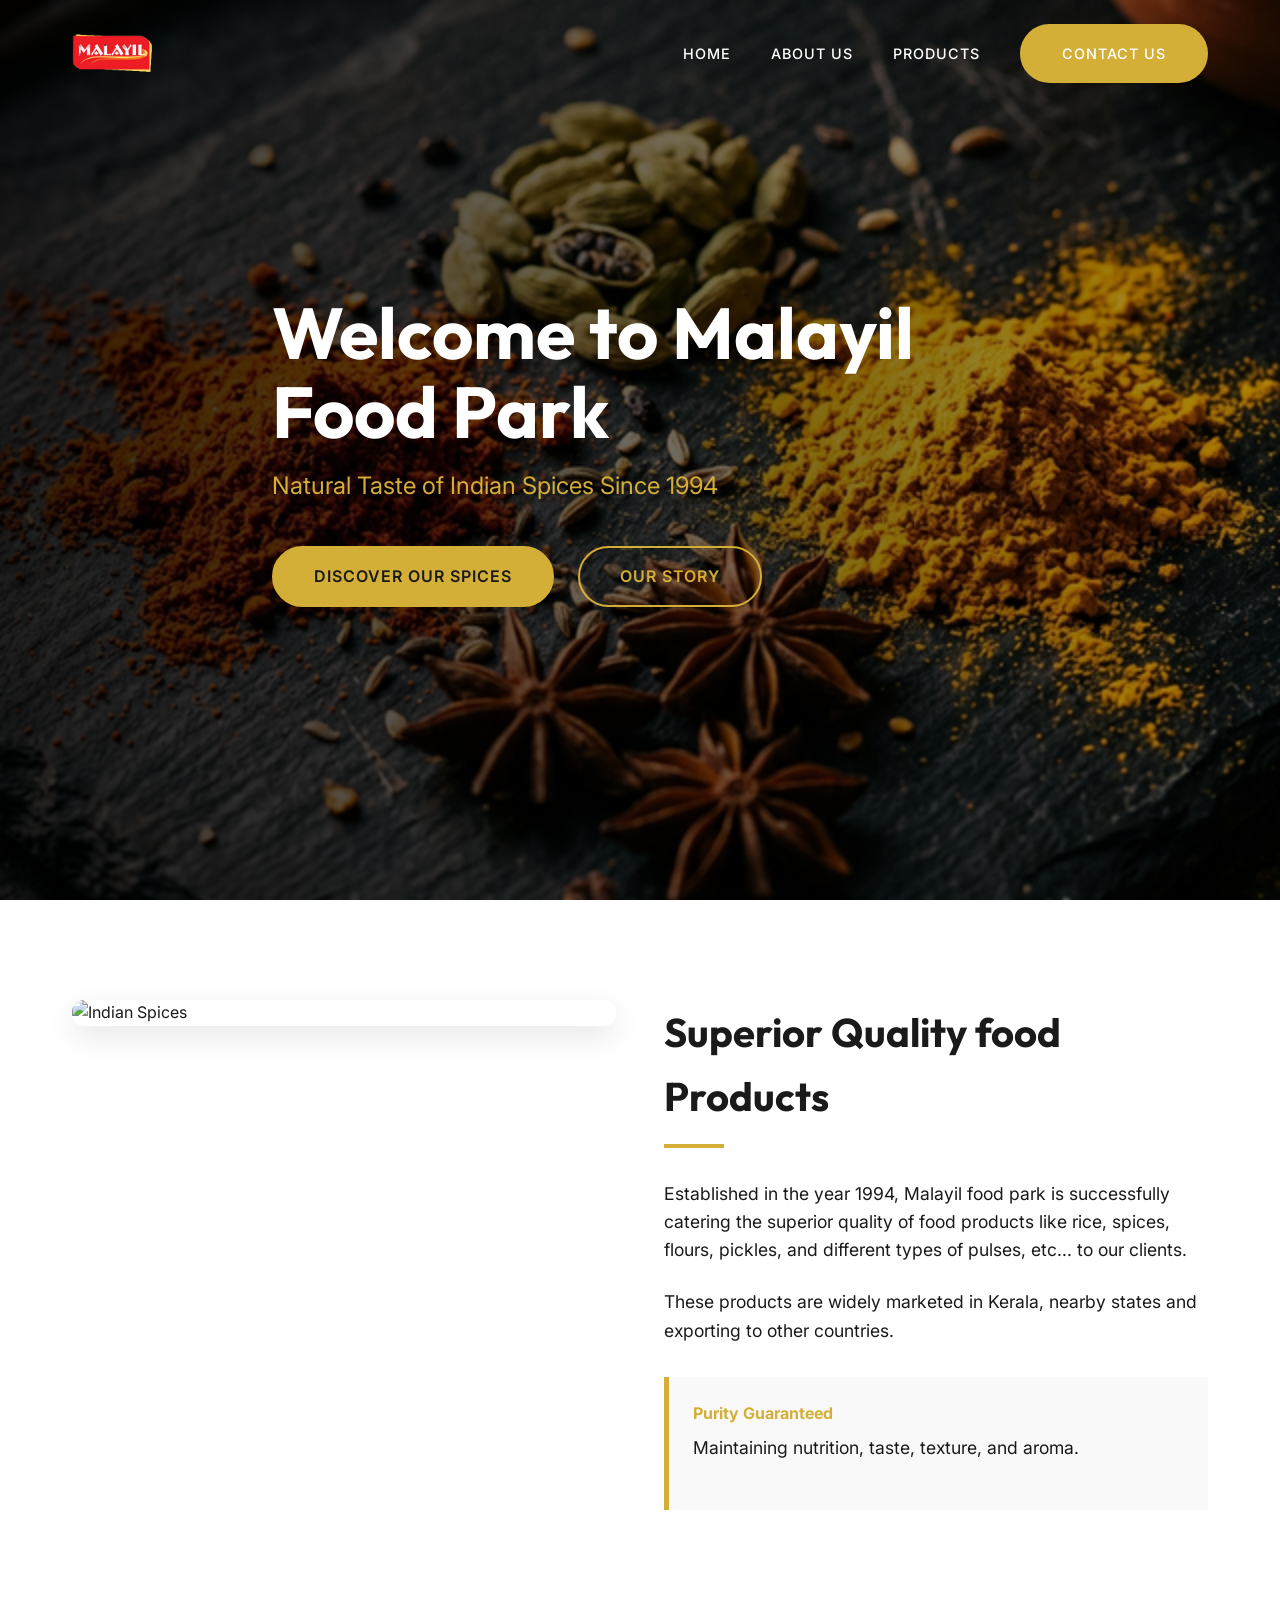
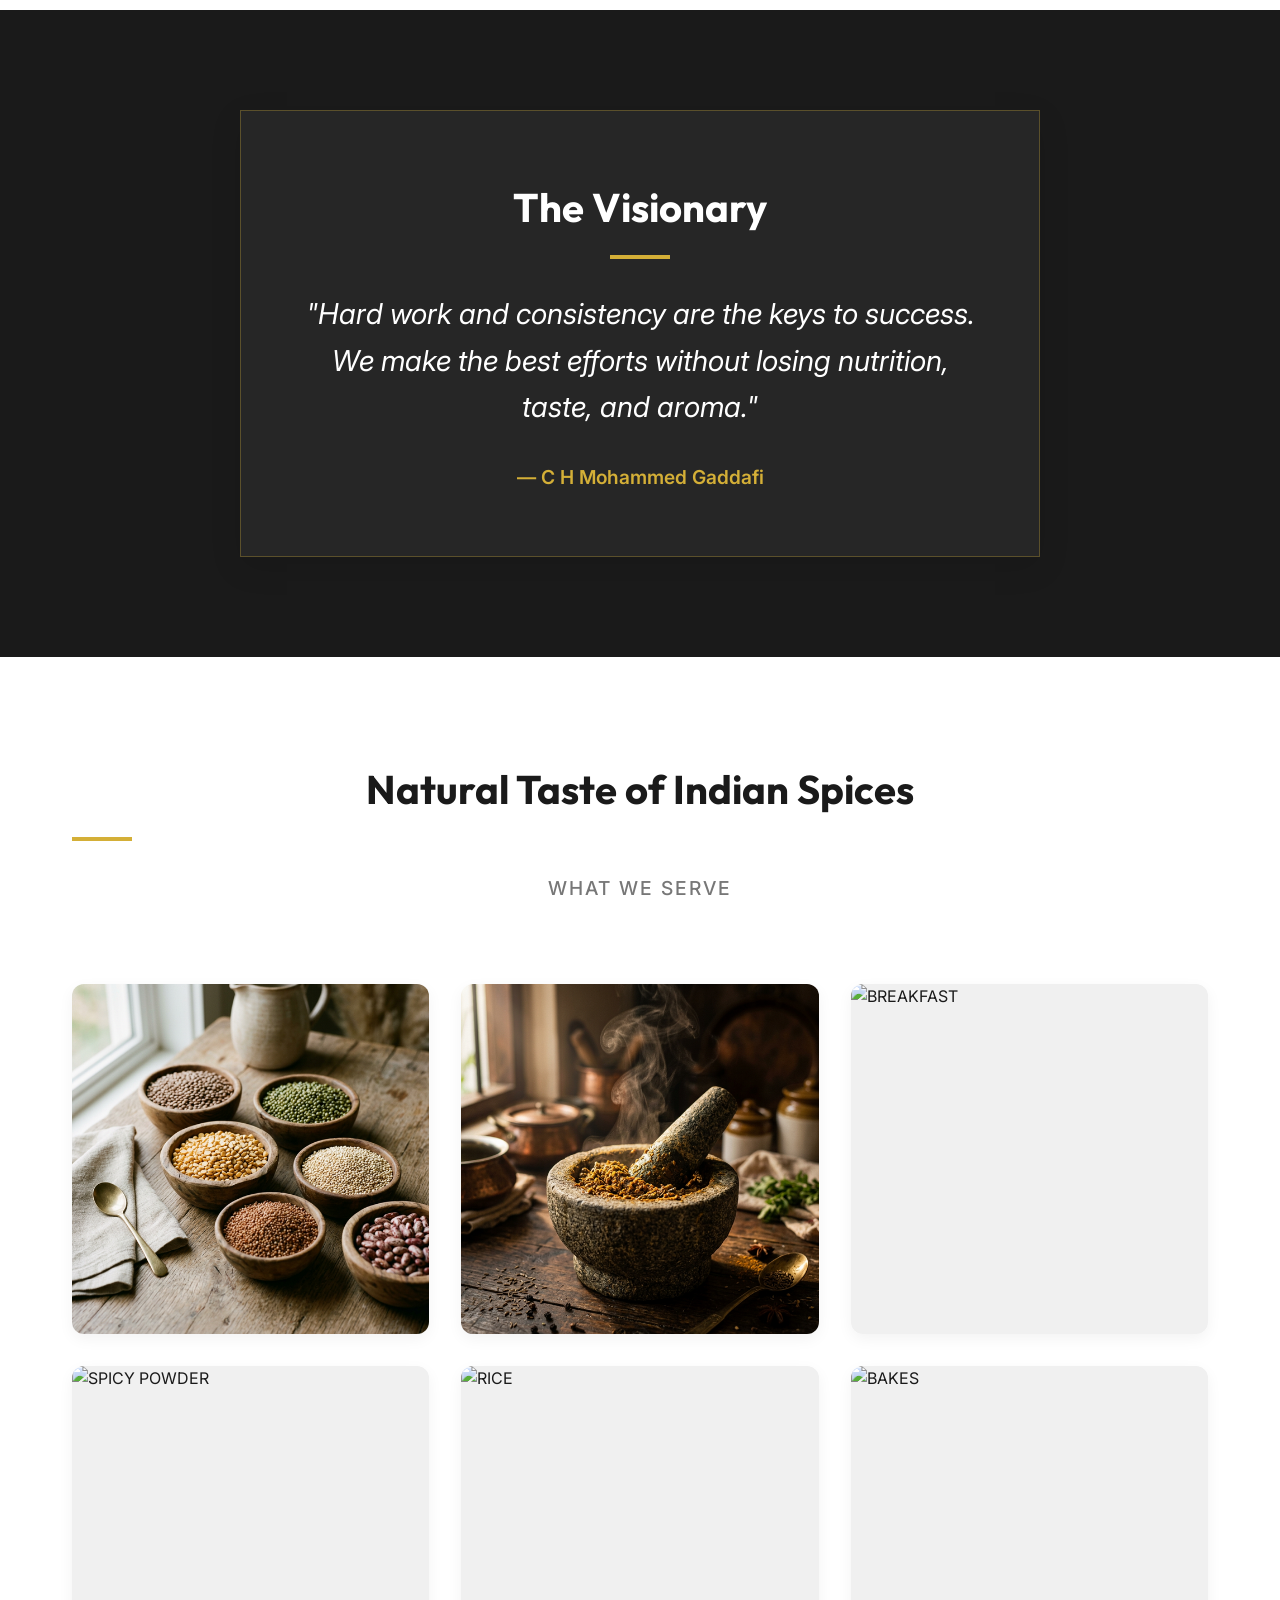
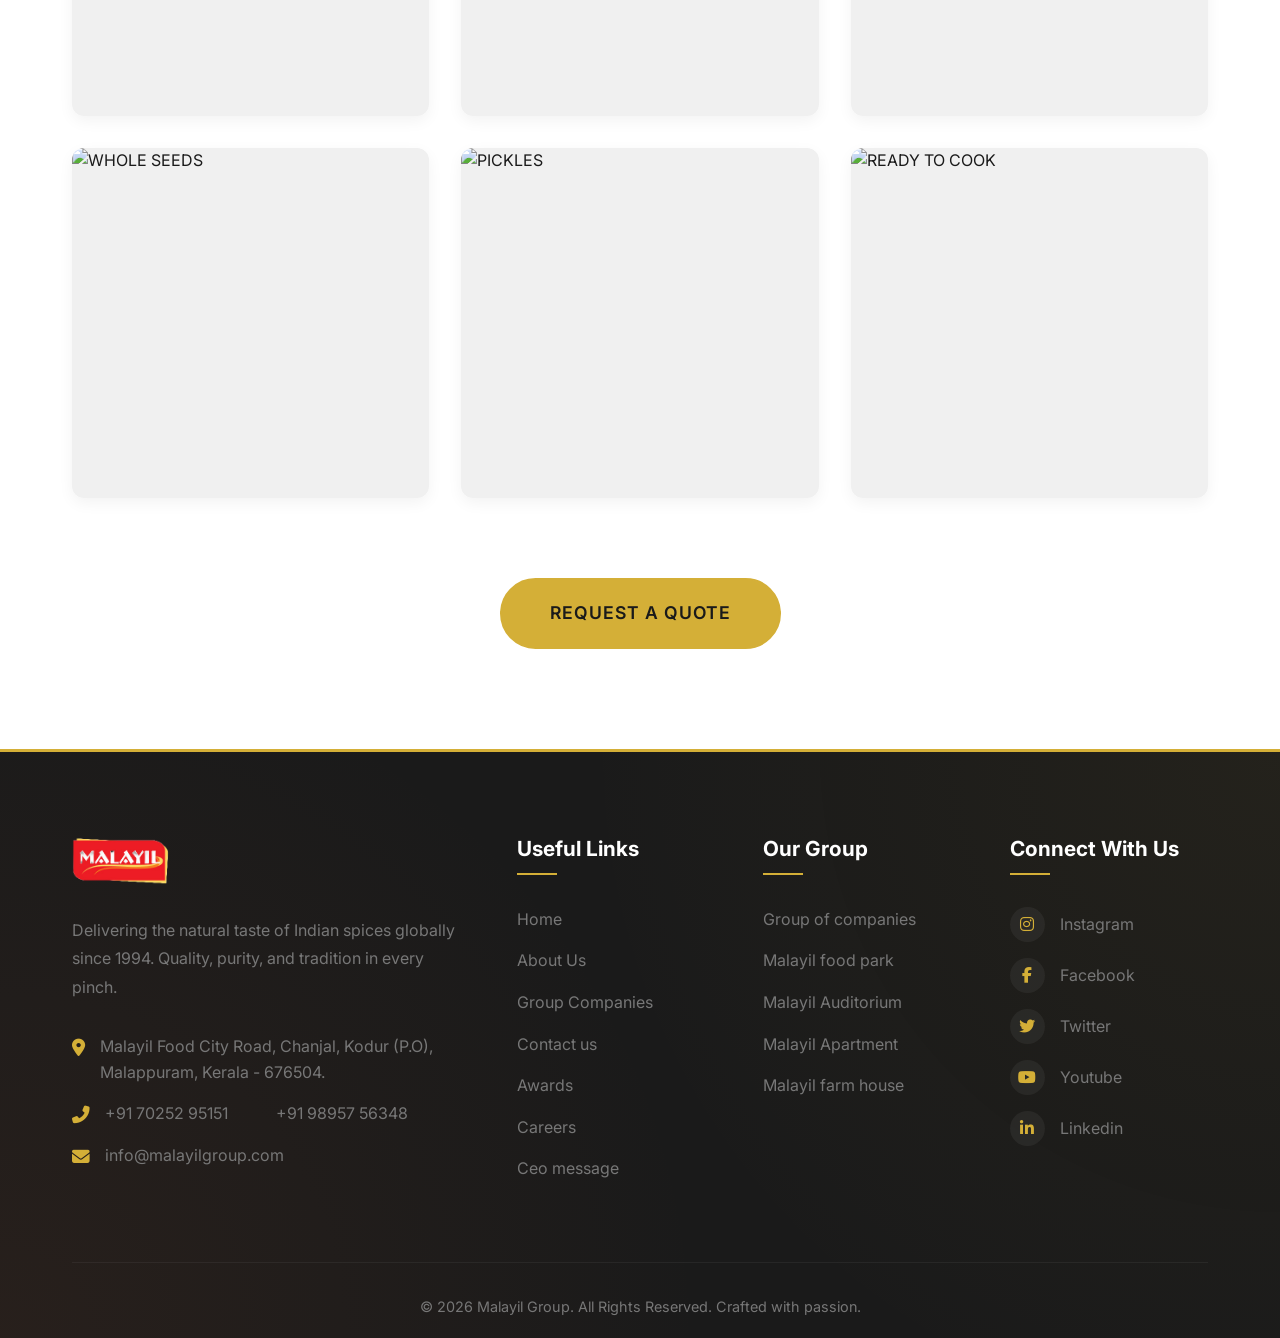
==== index.html @ 69061af8 "Initial commit of Malayil Food Park website" ====
<!DOCTYPE html>
<html lang="en">

<head>
    <meta charset="UTF-8">
    <meta name="viewport" content="width=device-width, initial-scale=1.0">
    <title>Malayil Food Park | Natural Taste of Indian Spices</title>
    <meta name="description"
        content="Established in 1994, Malayil Food Park offers superior quality rice, spices, flours, pickles, and pulses. Purity and nutrition delivered globally.">
    <link rel="stylesheet" href="index.css">
    <link rel="preconnect" href="https://fonts.googleapis.com">
    <link rel="preconnect" href="https://fonts.gstatic.com" crossorigin>
    <link
        href="https://fonts.googleapis.com/css2?family=Inter:ital,opsz,wght@0,14..32,100..900;1,14..32,100..900&family=Outfit:wght@100..900&display=swap"
        rel="stylesheet">
    <link rel="stylesheet" href="https://cdnjs.cloudflare.com/ajax/libs/font-awesome/6.4.0/css/all.min.css">
    <script src="https://unpkg.com/scrollreveal"></script>
</head>

<body>
    <header class="header">
        <nav class="nav container">
            <a href="#home" class="logo">
                <img src="media/logo.jpg" alt="Malayil Logo" class="logo-img">
            </a>

            <div class="menu-toggle" id="mobile-menu">
                <span class="bar"></span>
                <span class="bar"></span>
                <span class="bar"></span>
            </div>

            <ul class="nav-links">
                <li><a href="#home">Home</a></li>
                <li><a href="about.html">About Us</a></li>
                <li><a href="products.html">Products</a></li>
                <li><a href="#contact" class="btn btn-primary nav-btn">Contact Us</a></li>
            </ul>
        </nav>
    </header>

    <main>
        <section id="home" class="hero">
            <div class="hero-overlay"></div>
            <div class="hero-content container">
                <h1 class="hero-title">Welcome to Malayil Food Park</h1>
                <p class="hero-subtitle">Natural Taste of Indian Spices Since 1994</p>
                <div class="hero-cta">
                    <a href="#products" class="btn btn-primary">Discover Our Spices</a>
                    <a href="#about" class="btn btn-outline">Our Story</a>
                </div>
            </div>
        </section>

        <section id="about" class="about section">
            <div class="container grid grid-2">
                <div class="about-image">
                    <img src="https://images.unsplash.com/photo-1596040033229-a9821ebd058d?auto=format&fit=crop&q=80&w=1000"
                        alt="Indian Spices" class="img-fluid rounded shadow" loading="lazy">
                </div>
                <div class="about-text">
                    <h2 class="section-title">Superior Quality food Products</h2>
                    <p>Established in the year 1994, Malayil food park is successfully catering the superior quality of
                        food products like rice, spices, flours, pickles, and different types of pulses, etc... to our
                        clients.</p>
                    <p>These products are widely marketed in Kerala, nearby states and exporting to other countries.</p>
                    <div class="nutrition-badge">
                        <span>Purity Guaranteed</span>
                        <p>Maintaining nutrition, taste, texture, and aroma.</p>
                    </div>
                </div>
            </div>
        </section>

        <section class="founder section">
            <div class="container text-center">
                <div class="founder-card shadow">
                    <h2 class="section-title">The Visionary</h2>
                    <blockquote class="founder-quote">
                        "Hard work and consistency are the keys to success. We make the best efforts without losing
                        nutrition, taste, and aroma."
                    </blockquote>
                    <p class="founder-name">— C H Mohammed Gaddafi</p>
                </div>
            </div>
        </section>

        <section id="products" class="products section">
            <div class="container">
                <h2 class="section-title text-center">Natural Taste of Indian Spices</h2>
                <p class="section-subtitle text-center">What We Serve</p>
                <div class="product-grid">
                    <a href="pulses_millets.html" class="product-card" style="display: block;">
                        <div class="product-image"><img src="media/pulses.png" alt="PULSES & MILLETS" loading="lazy">
                        </div>
                        <div class="product-info">
                            <h3>PULSES & MILLETS</h3>
                        </div>
                    </a>
                    <div class="product-card" data-category="spicy-masala">
                        <a href="products.html?category=spicy-masala" class="product-link">
                            <div class="product-img"><img src="media/masala.png" alt="Spices & Masala" loading="lazy">
                            </div>
                            <div class="product-info">
                                <h3>Spices & Masala</h3>
                                <p>Authentic Kerala masalas</p>
                                <span class="explore-btn">See Varieties <i class="fas fa-arrow-right"></i></span>
                            </div>
                        </a>
                    </div>
                    <a href="products.html?category=breakfast" class="product-card" style="display: block;">
                        <div class="product-image"><img
                                src="https://images.unsplash.com/photo-1589302168068-964664d93dc0?auto=format&fit=crop&q=80&w=500"
                                alt="BREAKFAST" loading="lazy"></div>
                        <div class="product-info">
                            <h3>BREAKFAST</h3>
                        </div>
                    </a>
                    <a href="products.html?category=spicy-powder" class="product-card" style="display: block;">
                        <div class="product-image"><img
                                src="https://images.unsplash.com/photo-1532336414038-cf19250c5757?auto=format&fit=crop&q=80&w=500"
                                alt="SPICY POWDER" loading="lazy"></div>
                        <div class="product-info">
                            <h3>SPICY POWDER</h3>
                        </div>
                    </a>
                    <a href="products.html?category=rice" class="product-card" style="display: block;">
                        <div class="product-image"><img
                                src="https://images.unsplash.com/photo-1586201375761-83865001e31c?auto=format&fit=crop&q=80&w=500"
                                alt="RICE" loading="lazy"></div>
                        <div class="product-info">
                            <h3>RICE</h3>
                        </div>
                    </a>
                    <a href="products.html?category=bakes" class="product-card" style="display: block;">
                        <div class="product-image"><img
                                src="https://images.unsplash.com/photo-1509365465985-25d11c17e812?auto=format&fit=crop&q=80&w=500"
                                alt="BAKES" loading="lazy"></div>
                        <div class="product-info">
                            <h3>BAKES</h3>
                        </div>
                    </a>
                    <a href="products.html?category=whole-seeds" class="product-card" style="display: block;">
                        <div class="product-image"><img
                                src="https://images.unsplash.com/photo-1509358271058-acd22cc93898?auto=format&fit=crop&q=80&w=500"
                                alt="WHOLE SEEDS" loading="lazy"></div>
                        <div class="product-info">
                            <h3>WHOLE SEEDS</h3>
                        </div>
                    </a>
                    <a href="products.html?category=pickles" class="product-card" style="display: block;">
                        <div class="product-image"><img
                                src="https://images.unsplash.com/photo-1615485499978-1279c3d6302f?auto=format&fit=crop&q=80&w=500"
                                alt="PICKLES" loading="lazy"></div>
                        <div class="product-info">
                            <h3>PICKLES</h3>
                        </div>
                    </a>
                    <a href="products.html?category=ready-to-cook" class="product-card" style="display: block;">
                        <div class="product-image"><img
                                src="https://images.unsplash.com/photo-1547592166-23ac45744acd?auto=format&fit=crop&q=80&w=500"
                                alt="READY TO COOK" loading="lazy"></div>
                        <div class="product-info">
                            <h3>READY TO COOK</h3>
                        </div>
                    </a>
                </div>
                <div class="text-center mt-3 cta-section">
                    <a href="#contact" class="btn btn-primary btn-large">Request a Quote</a>
                </div>
            </div>
        </section>
    </main>

    <footer class="footer">
        <div class="footer-spicy-overlay"></div>
        <div class="container relative z-10">
            <div class="footer-grid">
                <!-- Company Info -->
                <div class="footer-col">
                    <img src="media/logo.jpg" alt="Malayil Logo" class="footer-logo">
                    <p class="footer-desc">Delivering the natural taste of Indian spices globally since 1994. Quality,
                        purity, and tradition in every pinch.</p>
                    <div class="contact-info mt-top">
                        <p><i class="fas fa-map-marker-alt"></i> Malayil Food City Road, Chanjal, Kodur (P.O),
                            Malappuram, Kerala - 676504.</p>
                        <p><i class="fas fa-phone-alt"></i> +91 70252 95151 <br> <i
                                class="fas fa-phone-alt invisible"></i> +91 98957 56348</p>
                        <p><i class="fas fa-envelope"></i> info@malayilgroup.com</p>
                    </div>
                </div>

                <!-- Useful Links -->
                <div class="footer-col">
                    <h4 class="footer-heading">Useful Links</h4>
                    <ul class="footer-links">
                        <li><a href="#home">Home</a></li>
                        <li><a href="#about">About Us</a></li>
                        <li><a href="#">Group Companies</a></li>
                        <li><a href="#contact">Contact us</a></li>
                        <li><a href="#">Awards</a></li>
                        <li><a href="#">Careers</a></li>
                        <li><a href="#">Ceo message</a></li>
                    </ul>
                </div>

                <!-- Group Entities -->
                <div class="footer-col">
                    <h4 class="footer-heading">Our Group</h4>
                    <ul class="footer-links">
                        <li><a href="#">Group of companies</a></li>
                        <li><a href="#">Malayil food park</a></li>
                        <li><a href="#">Malayil Auditorium</a></li>
                        <li><a href="#">Malayil Apartment</a></li>
                        <li><a href="#">Malayil farm house</a></li>
                    </ul>
                </div>

                <!-- Social & Newsletter -->
                <div class="footer-col">
                    <h4 class="footer-heading">Connect With Us</h4>
                    <div class="social-links">
                        <a href="#" aria-label="Instagram"><i class="fab fa-instagram"></i> Instagram</a>
                        <a href="#" aria-label="Facebook"><i class="fab fa-facebook-f"></i> Facebook</a>
                        <a href="#" aria-label="Twitter"><i class="fab fa-twitter"></i> Twitter</a>
                        <a href="#" aria-label="Youtube"><i class="fab fa-youtube"></i> Youtube</a>
                        <a href="#" aria-label="Linkedin"><i class="fab fa-linkedin-in"></i> Linkedin</a>
                    </div>
                </div>
            </div>

            <div class="footer-bottom text-center">
                <p>&copy; 2026 Malayil Group. All Rights Reserved. Crafted with passion.</p>
            </div>
        </div>
    </footer>

    <script src="main.js"></script>
</body>

</html>
---- index.css ----
:root {
    --primary: #D4AF37;
    /* Gold */
    --secondary: #A0522D;
    /* Terracotta */
    --dark: #1A1A1A;
    --light: #F9F9F9;
    --white: #FFFFFF;
    --gray: #777777;
    --transition: all 0.3s ease;
    --container: 1200px;
}

* {
    margin: 0;
    padding: 0;
    box-sizing: border-box;
}

body {
    font-family: 'Inter', sans-serif;
    color: var(--dark);
    line-height: 1.6;
    background-color: var(--white);
    overflow-x: hidden;
}

h1,
h2,
h3,
.logo {
    font-family: 'Outfit', sans-serif;
    font-weight: 700;
}

a {
    text-decoration: none;
    color: inherit;
    transition: var(--transition);
}

ul {
    list-style: none;
}

img {
    max-width: 100%;
    display: block;
}

.container {
    max-width: var(--container);
    margin: 0 auto;
    padding: 0 2rem;
}

.section {
    padding: 100px 0;
}

.text-center {
    text-align: center;
}

.shadow {
    box-shadow: 0 10px 30px rgba(0, 0, 0, 0.1);
}

.rounded {
    border-radius: 12px;
}

.mt-3 {
    margin-top: 3rem;
}

/* Grid */
.grid {
    display: grid;
    gap: 3rem;
}

.grid-2 {
    grid-template-columns: repeat(2, 1fr);
}

@media (max-width: 768px) {
    .grid-2 {
        grid-template-columns: 1fr;
    }
}

/* Header */
.header {
    position: fixed;
    top: 0;
    left: 0;
    width: 100%;
    z-index: 1000;
    padding: 1.5rem 0;
    background: transparent;
    transition: var(--transition);
}

.header.scrolled {
    background: rgba(26, 26, 26, 0.95);
    padding: 1rem 0;
    backdrop-filter: blur(10px);
}

.nav {
    display: flex;
    justify-content: space-between;
    align-items: center;
}

.logo {
    display: flex;
    align-items: center;
}

.logo-img {
    height: 50px;
    width: auto;
    transition: var(--transition);
}

.logo-img:hover {
    transform: scale(1.05);
}

.nav-links {
    display: flex;
    gap: 2.5rem;
    align-items: center;
}

.nav-links a {
    color: var(--white);
    font-weight: 500;
    text-transform: uppercase;
    font-size: 0.9rem;
    letter-spacing: 1px;
}

.nav-links a:hover {
    color: var(--primary);
}

.nav-btn {
    padding: 0.6rem 1.5rem;
    font-size: 0.8rem;
    border-width: 1px;
}

/* Mobile Menu */
.menu-toggle {
    display: none;
    flex-direction: column;
    cursor: pointer;
    gap: 6px;
    z-index: 1001;
}

.menu-toggle .bar {
    width: 25px;
    height: 3px;
    background-color: var(--primary);
    transition: var(--transition);
}

/* Hero */
.hero {
    height: 100vh;
    background: url('media/hero_bg.png') center/cover no-repeat;
    display: flex;
    align-items: center;
    position: relative;
    color: var(--white);
}

.hero-overlay {
    position: absolute;
    top: 0;
    left: 0;
    width: 100%;
    height: 100%;
    background: linear-gradient(to right, rgba(0, 0, 0, 0.8), rgba(0, 0, 0, 0.3));
}

.hero-content {
    position: relative;
    z-index: 10;
    max-width: 800px;
}

.hero-title {
    font-size: 4.5rem;
    margin-bottom: 1rem;
    line-height: 1.1;
}

.hero-subtitle {
    font-size: 1.5rem;
    margin-bottom: 2.5rem;
    color: var(--primary);
}

/* Buttons */
.btn {
    display: inline-block;
    padding: 1rem 2.5rem;
    border-radius: 50px;
    font-weight: 600;
    text-transform: uppercase;
    letter-spacing: 1px;
    cursor: pointer;
}

.btn-primary {
    background: var(--primary);
    color: var(--dark);
    border: 2px solid var(--primary);
}

.btn-primary:hover {
    background: transparent;
    color: var(--primary);
}

.btn-outline {
    border: 2px solid var(--primary);
    color: var(--primary);
}

.btn-outline:hover {
    background: var(--primary);
    color: var(--dark);
}

.btn-large {
    padding: 1.2rem 3rem;
    font-size: 1.1rem;
}

.hero-cta {
    display: flex;
    gap: 1.5rem;
    flex-wrap: wrap;
}

/* Sections */
.section-title {
    font-size: 2.5rem;
    margin-bottom: 2rem;
    position: relative;
}

.section-title::after {
    content: '';
    display: block;
    width: 60px;
    height: 4px;
    background: var(--primary);
    margin: 1rem 0;
}

.text-center .section-title::after {
    margin: 1rem auto;
}

.section-subtitle {
    font-size: 1.2rem;
    color: var(--gray);
    margin-bottom: 3rem;
    text-transform: uppercase;
    letter-spacing: 2px;
    font-weight: 500;
}

.about-text p {
    margin-bottom: 1.5rem;
    font-size: 1.1rem;
}

.nutrition-badge {
    background: var(--light);
    border-left: 5px solid var(--primary);
    padding: 1.5rem;
    margin-top: 2rem;
}

.nutrition-badge span {
    font-weight: 700;
    color: var(--primary);
    display: block;
    margin-bottom: 0.5rem;
}

/* Founder */
.founder {
    background: var(--dark);
    color: var(--white);
}

.founder-card {
    max-width: 800px;
    margin: 0 auto;
    background: rgba(255, 255, 255, 0.05);
    padding: 4rem;
    border: 1px solid rgba(212, 175, 55, 0.3);
}

.founder-quote {
    font-size: 1.8rem;
    font-style: italic;
    margin-bottom: 2rem;
}

.founder-name {
    color: var(--primary);
    font-weight: 600;
    font-size: 1.2rem;
}

/* Products */
.product-grid {
    display: grid;
    grid-template-columns: repeat(auto-fit, minmax(280px, 1fr));
    gap: 2rem;
    padding: 2rem 0;
}

.product-card {
    background: var(--white);
    border-radius: 12px;
    overflow: hidden;
    position: relative;
    border: none;
    transition: all 0.5s cubic-bezier(0.4, 0, 0.2, 1);
    height: 350px;
    cursor: pointer;
    box-shadow: 0 5px 15px rgba(0, 0, 0, 0.05);
}

.product-card:hover {
    transform: scale(1.05);
    box-shadow: 0 30px 60px rgba(0, 0, 0, 0.3);
    z-index: 100;
}

.product-image {
    width: 100%;
    height: 100%;
    background: #f0f0f0;
    overflow: hidden;
}

.product-image img {
    width: 100%;
    height: 100%;
    object-fit: cover;
    transition: transform 0.6s ease;
}

.product-card:hover .product-image img {
    transform: scale(1.15);
}

.product-info {
    position: absolute;
    top: 0;
    left: 0;
    width: 100%;
    height: 100%;
    background: rgba(26, 26, 26, 0.85);
    backdrop-filter: blur(8px);
    display: flex;
    flex-direction: column;
    align-items: center;
    justify-content: center;
    padding: 2rem;
    text-align: center;
    opacity: 0;
    transition: all 0.4s ease;
    z-index: 10;
}

.product-card:hover .product-info {
    opacity: 1;
}

.product-info h3 {
    font-size: 1.6rem;
    color: var(--primary);
    text-transform: uppercase;
    transform: translateY(30px);
    transition: transform 0.5s ease;
    letter-spacing: 2px;
    margin: 0;
}

.product-card:hover .product-info h3 {
    transform: translateY(0);
}

/* Footer */
.footer {
    background: var(--dark);
    color: var(--gray);
    position: relative;
    padding: 80px 0 20px;
    border-top: 3px solid var(--primary);
    overflow: hidden;
}

.footer-spicy-overlay {
    position: absolute;
    top: 0;
    left: 0;
    width: 100%;
    height: 100%;
    background: radial-gradient(circle at top right, rgba(212, 175, 55, 0.05), transparent 50%),
        radial-gradient(circle at bottom left, rgba(160, 82, 45, 0.1), transparent 50%);
    pointer-events: none;
}

.relative {
    position: relative;
}

.z-10 {
    z-index: 10;
}

.footer-grid {
    display: grid;
    grid-template-columns: 2fr 1fr 1fr 1fr;
    gap: 3rem;
    margin-bottom: 4rem;
}

.footer-logo {
    height: 60px;
    border-radius: 8px;
    margin-bottom: 1.5rem;
}

.footer-desc {
    margin-bottom: 2rem;
    line-height: 1.8;
}

.contact-info p {
    display: flex;
    align-items: flex-start;
    gap: 15px;
    margin-bottom: 1rem;
    line-height: 1.6;
}

.contact-info i {
    color: var(--primary);
    margin-top: 5px;
    font-size: 1.1rem;
}

.invisible {
    opacity: 0;
}

.footer-heading {
    color: var(--white);
    font-size: 1.3rem;
    margin-bottom: 2rem;
    position: relative;
    padding-bottom: 10px;
}

.footer-heading::after {
    content: '';
    position: absolute;
    left: 0;
    bottom: 0;
    width: 40px;
    height: 2px;
    background: var(--primary);
}

.footer-links li {
    margin-bottom: 1rem;
}

.footer-links a {
    color: var(--gray);
    transition: var(--transition);
    display: inline-block;
}

.footer-links a:hover {
    color: var(--primary);
    transform: translateX(5px);
}

.social-links {
    display: flex;
    flex-direction: column;
    gap: 1rem;
}

.social-links a {
    display: flex;
    align-items: center;
    gap: 15px;
    color: var(--gray);
}

.social-links i {
    display: inline-flex;
    align-items: center;
    justify-content: center;
    width: 35px;
    height: 35px;
    background: rgba(255, 255, 255, 0.05);
    border-radius: 50%;
    color: var(--primary);
    transition: var(--transition);
}

.social-links a:hover {
    color: var(--white);
}

.social-links a:hover i {
    background: var(--primary);
    color: var(--dark);
    transform: translateY(-3px);
}

.footer-bottom {
    padding-top: 2rem;
    border-top: 1px solid rgba(255, 255, 255, 0.05);
    font-size: 0.9rem;
}

@media (max-width: 768px) {
    .grid-2 {
        grid-template-columns: 1fr;
    }

    .hero-title {
        font-size: 2.5rem;
    }

    .hero-subtitle {
        font-size: 1.2rem;
    }

    .hero-cta {
        flex-direction: column;
        gap: 1rem;
    }

    .menu-toggle {
        display: flex;
    }

    .nav-links {
        position: fixed;
        top: 0;
        right: -100%;
        height: 100vh;
        width: 70%;
        background: rgba(26, 26, 26, 0.98);
        flex-direction: column;
        justify-content: center;
        transition: right 0.4s ease;
        padding: 2rem;
    }

    .nav-links.active {
        right: 0;
    }

    .menu-toggle.active .bar:nth-child(1) {
        transform: translateY(9px) rotate(45deg);
    }

    .menu-toggle.active .bar:nth-child(2) {
        opacity: 0;
    }

    .menu-toggle.active .bar:nth-child(3) {
        transform: translateY(-9px) rotate(-45deg);
    }

    .footer-grid {
        grid-template-columns: 1fr;
        gap: 2.5rem;
    }

    .page-layout {
        grid-template-columns: 1fr;
    }

    .sidebar {
        position: relative;
        top: 0;
        margin-bottom: 2rem;
    }
}

/* Pages Layouts */
.page-header {
    padding: 150px 0 60px;
    background: linear-gradient(rgba(26, 26, 26, 0.8), rgba(26, 26, 26, 0.8)), url('media/hero_bg.png') center/cover;
    color: var(--white);
    margin-bottom: 3rem;
}

.breadcrumbs {
    font-size: 0.95rem;
    color: var(--gray);
    margin-top: 1rem;
}

.breadcrumbs a {
    color: var(--primary);
    transition: var(--transition);
}

.breadcrumbs a:hover {
    color: var(--white);
}

.breadcrumbs span {
    color: var(--white);
}

.page-layout {
    display: grid;
    grid-template-columns: 280px 1fr;
    gap: 3rem;
    align-items: start;
}

.sidebar {
    background: var(--light);
    padding: 2rem;
    border-radius: 12px;
    position: sticky;
    top: 100px;
}

.sidebar-title {
    margin-bottom: 1.5rem;
    color: var(--dark);
    font-size: 1.3rem;
    text-transform: uppercase;
    position: relative;
    padding-bottom: 0.8rem;
}

.sidebar-title::after {
    content: '';
    position: absolute;
    left: 0;
    bottom: 0;
    width: 40px;
    height: 3px;
    background: var(--primary);
}

.category-list li {
    margin-bottom: 0.8rem;
    border-bottom: 1px solid rgba(0, 0, 0, 0.05);
    padding-bottom: 0.8rem;
}

.category-list li:last-child {
    border-bottom: none;
    margin-bottom: 0;
    padding-bottom: 0;
}

.category-list a {
    color: var(--gray);
    font-weight: 500;
    display: flex;
    justify-content: space-between;
    align-items: center;
    transition: var(--transition);
}

.category-list a::after {
    content: '\f105';
    font-family: 'Font Awesome 6 Free';
    font-weight: 900;
    font-size: 0.8rem;
    opacity: 0;
    transform: translateX(-10px);
    transition: var(--transition);
}

.category-list a:hover,
.category-list a.active {
    color: var(--primary);
    padding-left: 5px;
}

.category-list a:hover::after,
.category-list a.active::after {
    opacity: 1;
    transform: translateX(0);
}

.category-product-grid {
    display: grid;
    grid-template-columns: repeat(auto-fill, minmax(240px, 1fr));
    gap: 2rem;
}

.cat-prod-card {
    background: var(--white);
    border: 1px solid #eee;
    border-radius: 12px;
    overflow: hidden;
    transition: var(--transition);
    text-align: center;
}

.cat-prod-card:hover {
    transform: translateY(-8px);
    box-shadow: 0 15px 30px rgba(0, 0, 0, 0.1);
    border-color: var(--primary);
}

.cat-prod-img {
    height: 200px;
    overflow: hidden;
    background: #f8f8f8;
}

.cat-prod-img img {
    width: 100%;
    height: 100%;
    object-fit: cover;
    transition: transform 0.6s ease;
}

.cat-prod-card:hover .cat-prod-img img {
    transform: scale(1.1);
}

.cat-prod-details {
    padding: 1.5rem;
}

.cat-prod-details h4 {
    font-size: 1.1rem;
    color: var(--dark);
    margin-bottom: 0.8rem;
    text-transform: uppercase;
}

.cat-prod-details p {
    font-size: 0.9rem;
    color: var(--gray);
}

.cat-prod-details span {
    color: var(--primary);
    font-weight: 600;
    display: block;
    margin-top: 0.3rem;
    transition: var(--transition);
}

.cat-prod-card:hover .cat-prod-details span {
    color: #db00ff;
}

.product-availability {
    color: #db00ff;
    font-size: 0.9rem;
    margin-top: 0.5rem;
    font-weight: 500;
}
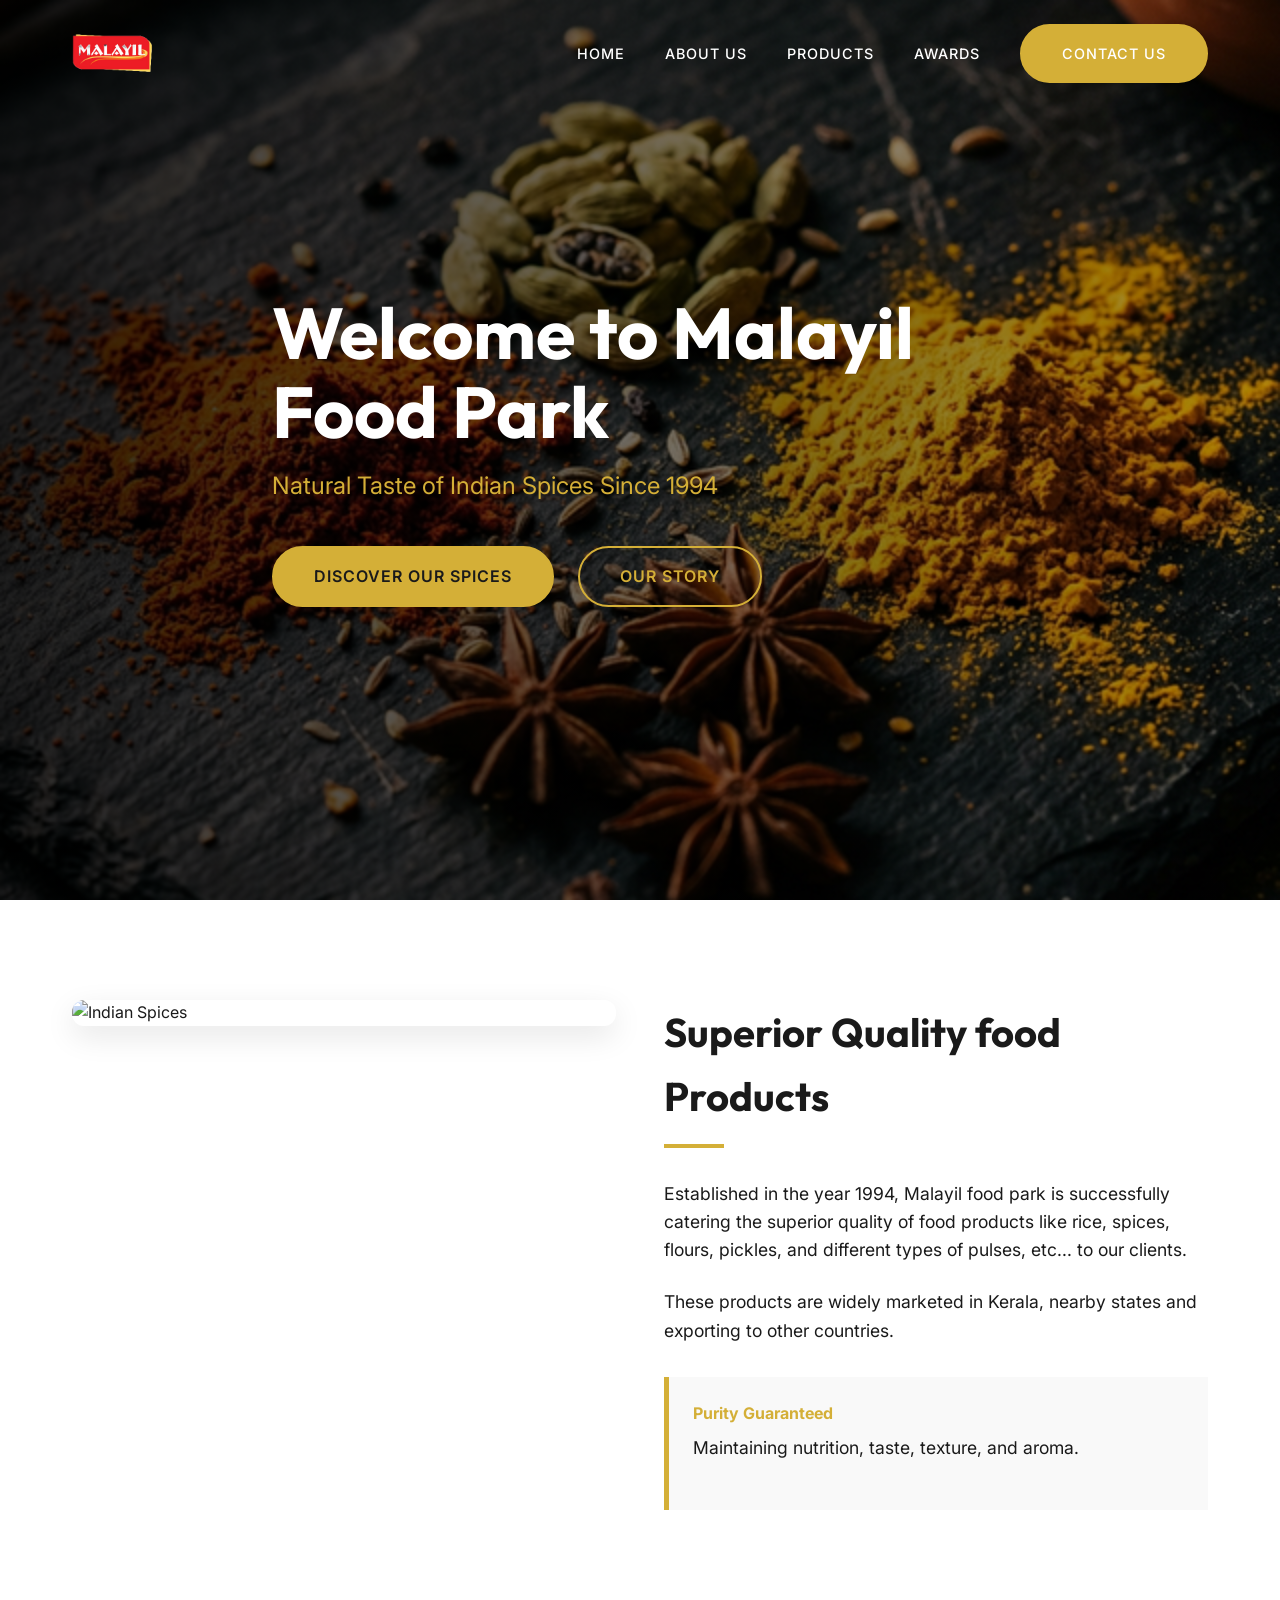
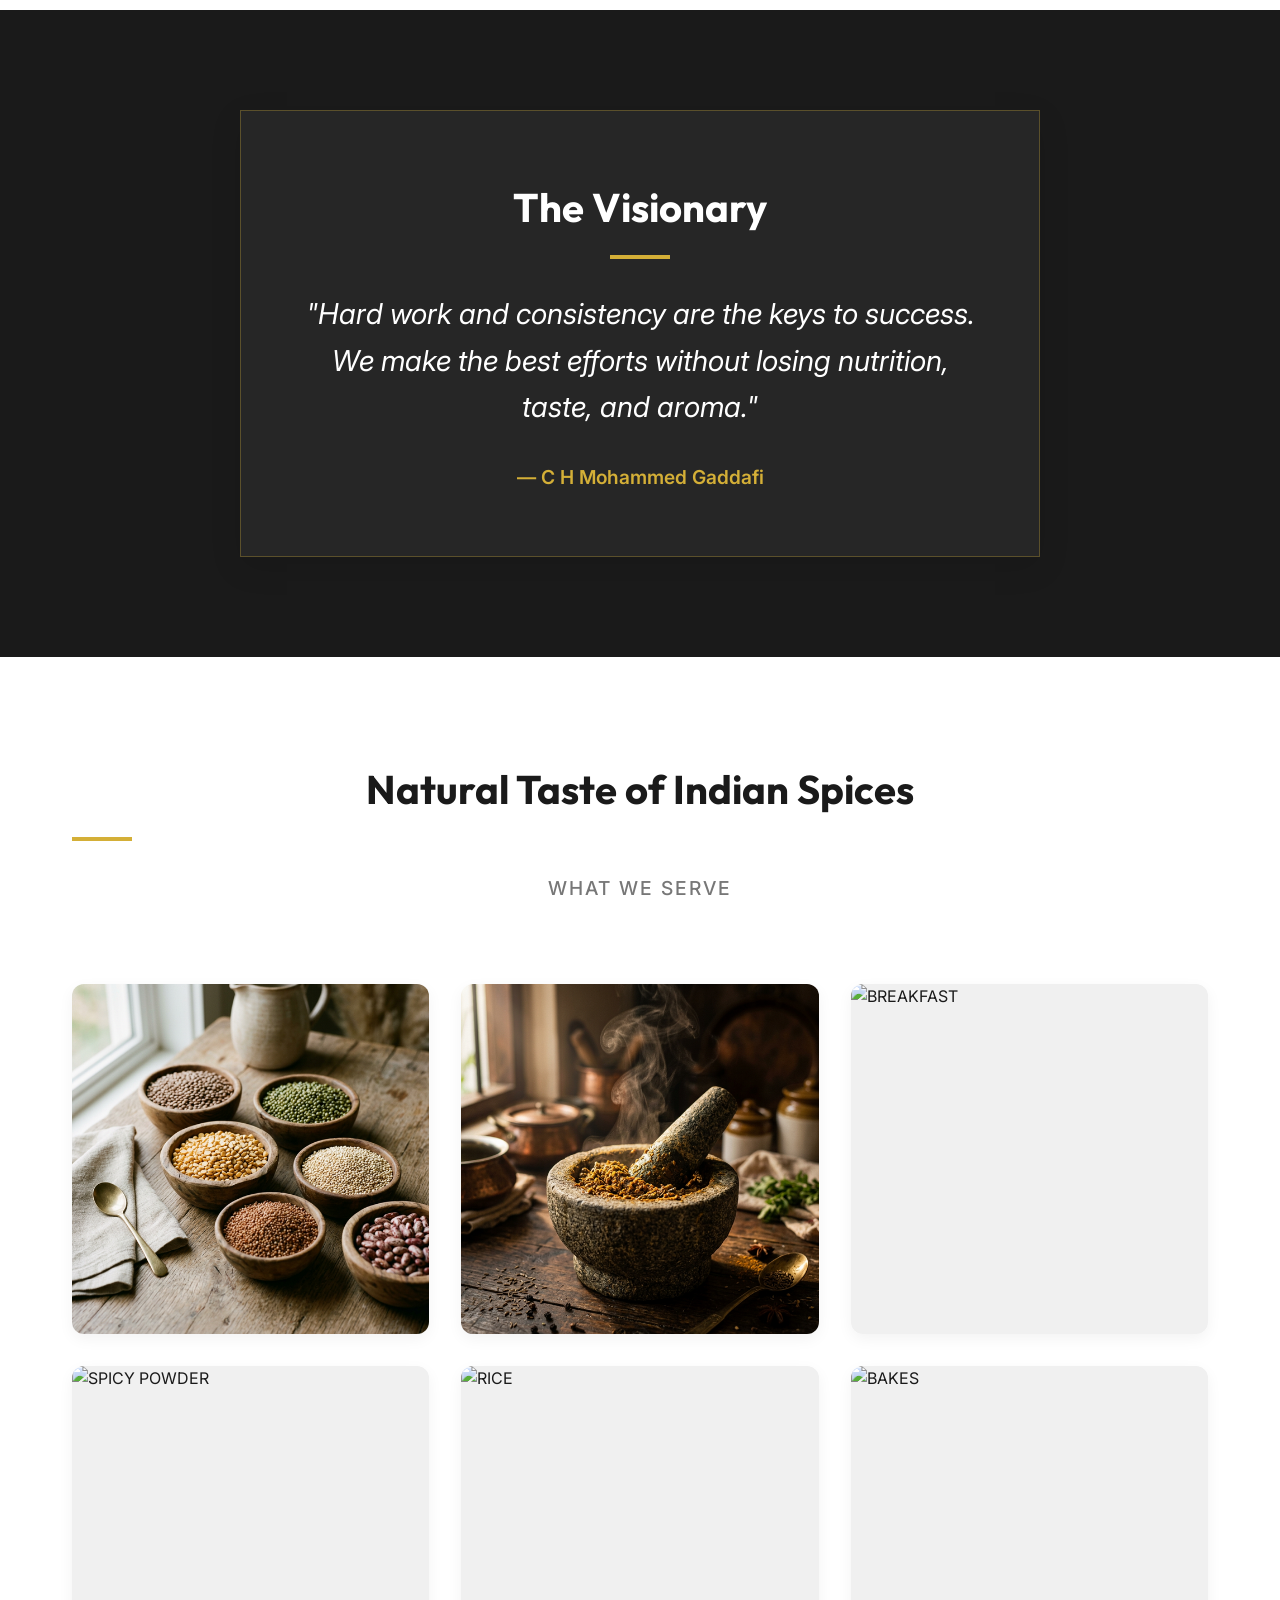
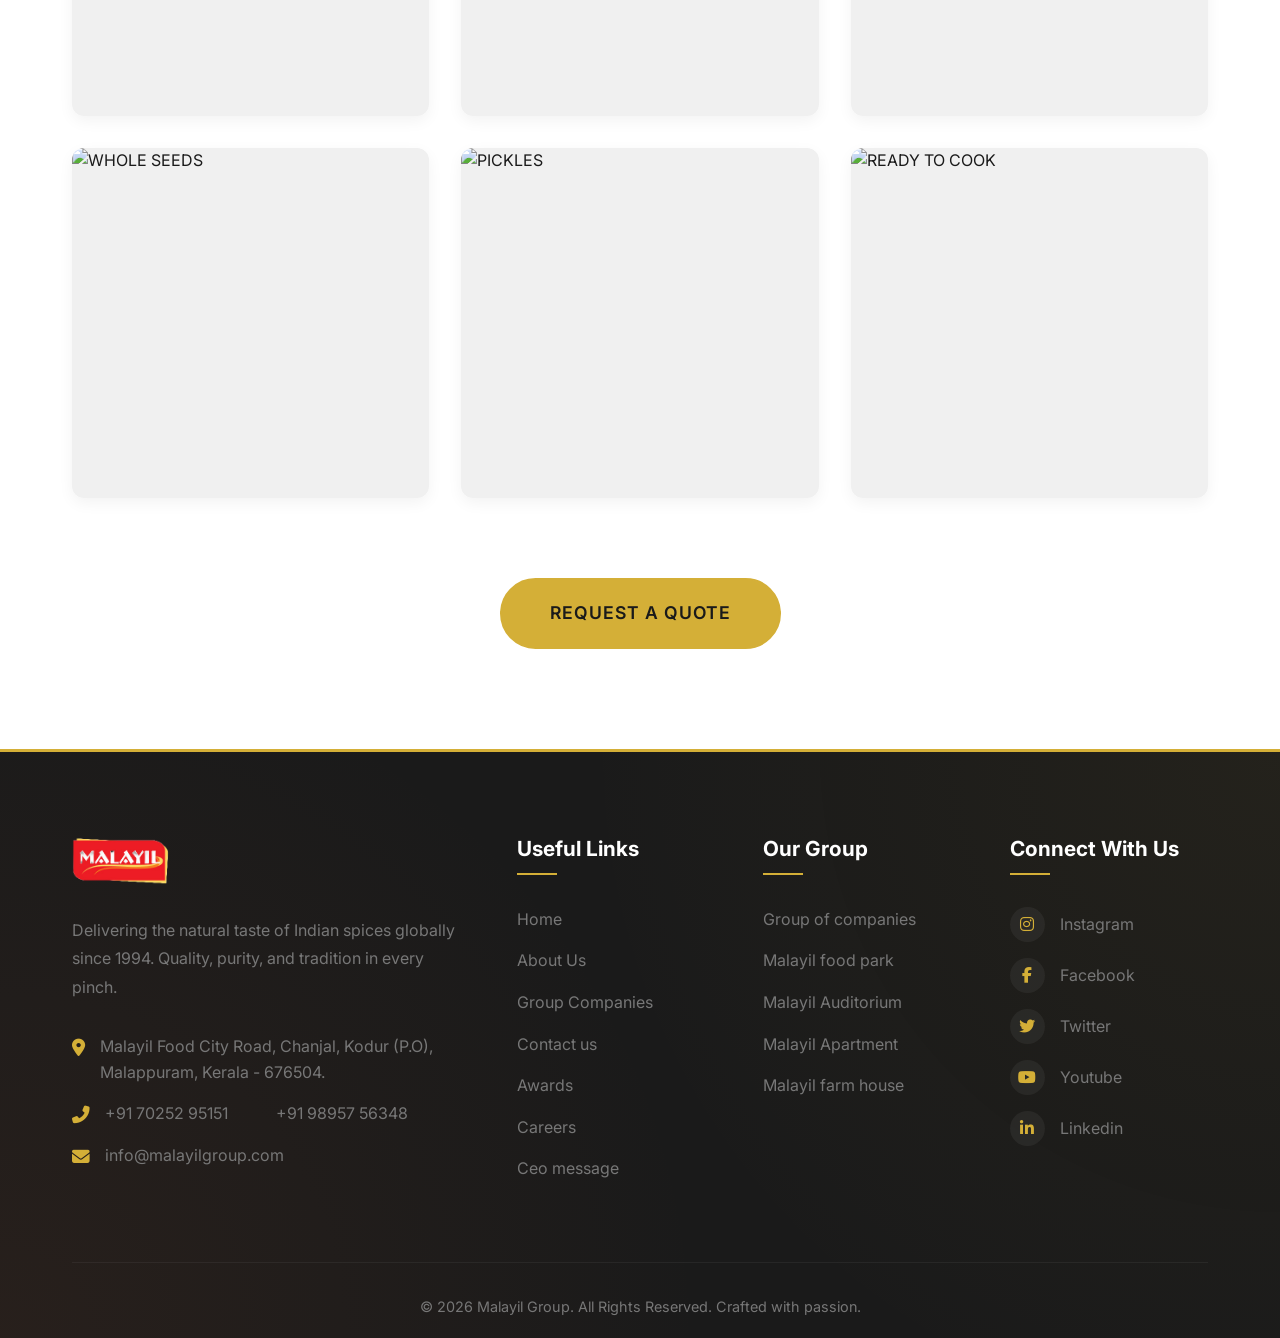
==== commit e8056ccc: "Add dedicated Awards page and update global navigation" ====
--- a/index.html
+++ b/index.html
@@ -34,6 +34,7 @@
                 <li><a href="#home">Home</a></li>
                 <li><a href="about.html">About Us</a></li>
                 <li><a href="products.html">Products</a></li>
+                <li><a href="awards.html">Awards</a></li>
                 <li><a href="#contact" class="btn btn-primary nav-btn">Contact Us</a></li>
             </ul>
         </nav>
@@ -198,7 +199,7 @@
                         <li><a href="#about">About Us</a></li>
                         <li><a href="#">Group Companies</a></li>
                         <li><a href="#contact">Contact us</a></li>
-                        <li><a href="#">Awards</a></li>
+                        <li><a href="awards.html">Awards</a></li>
                         <li><a href="#">Careers</a></li>
                         <li><a href="#">Ceo message</a></li>
                     </ul>
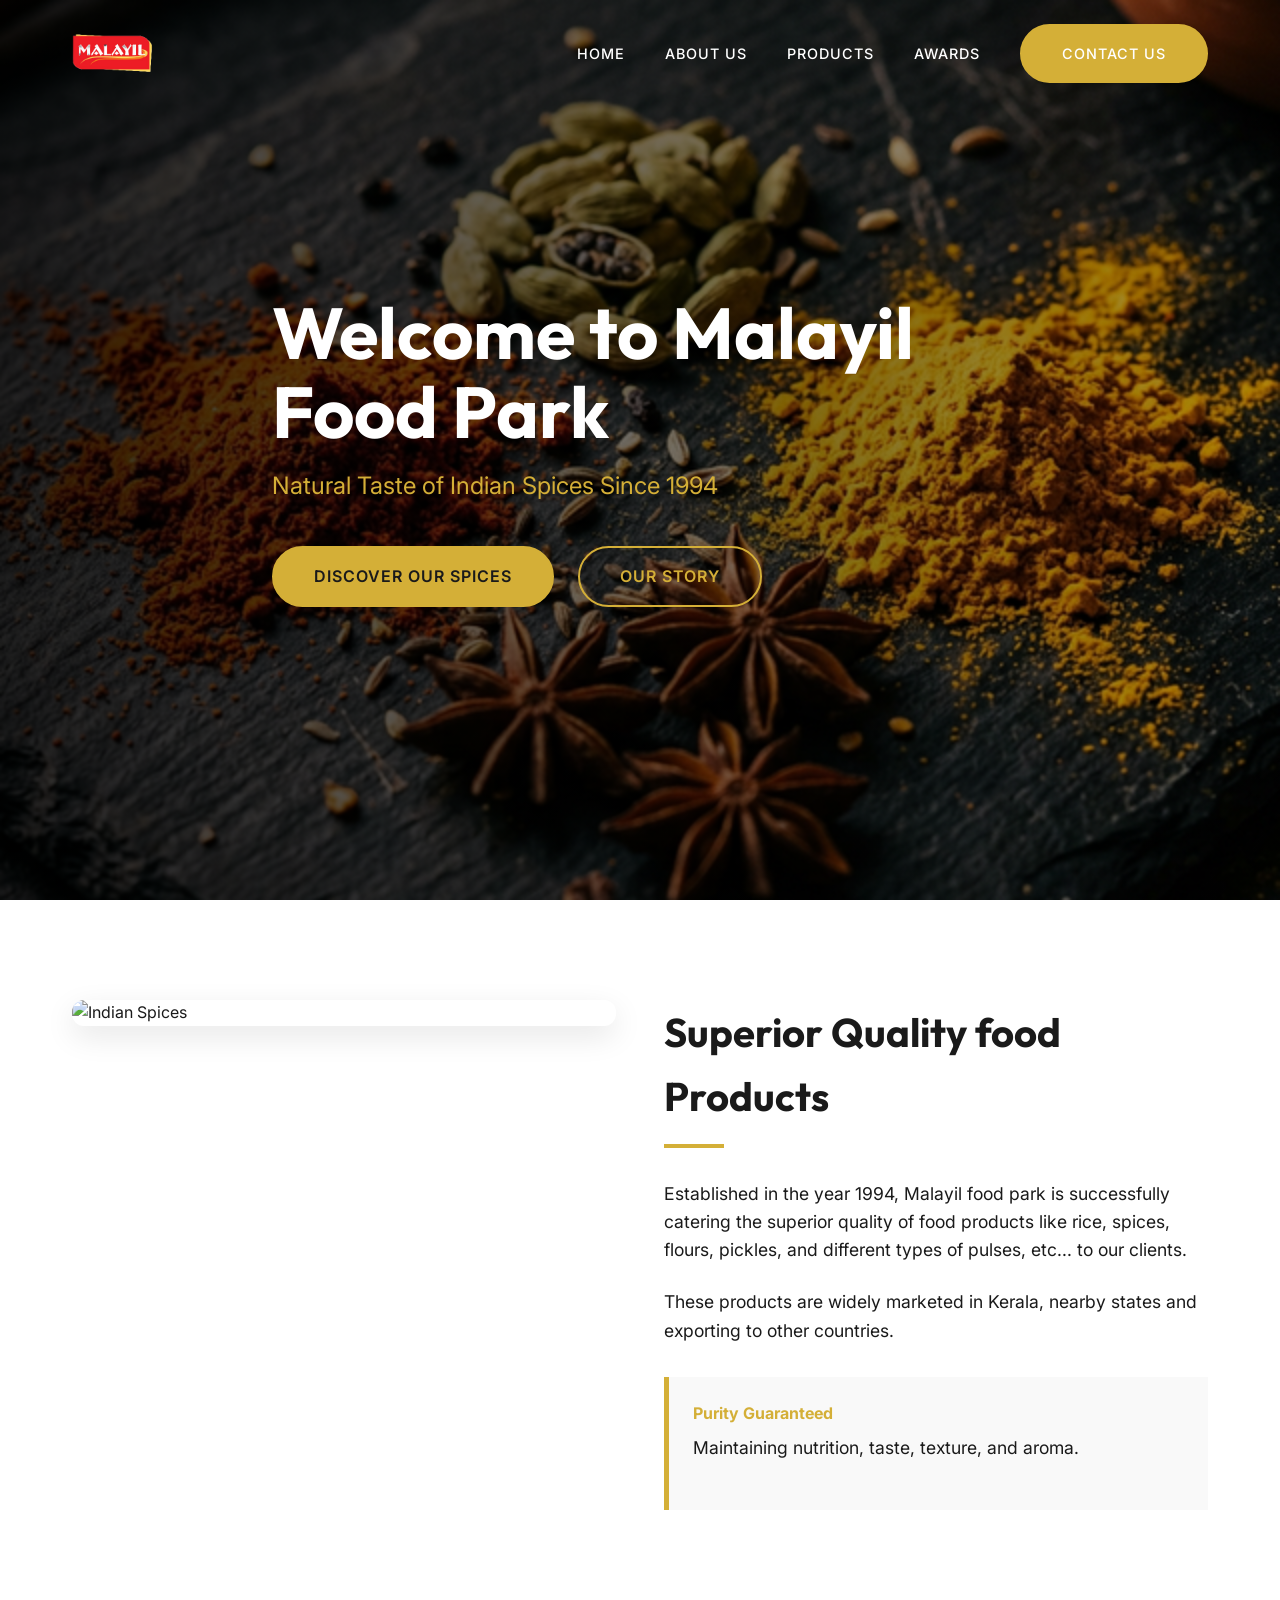
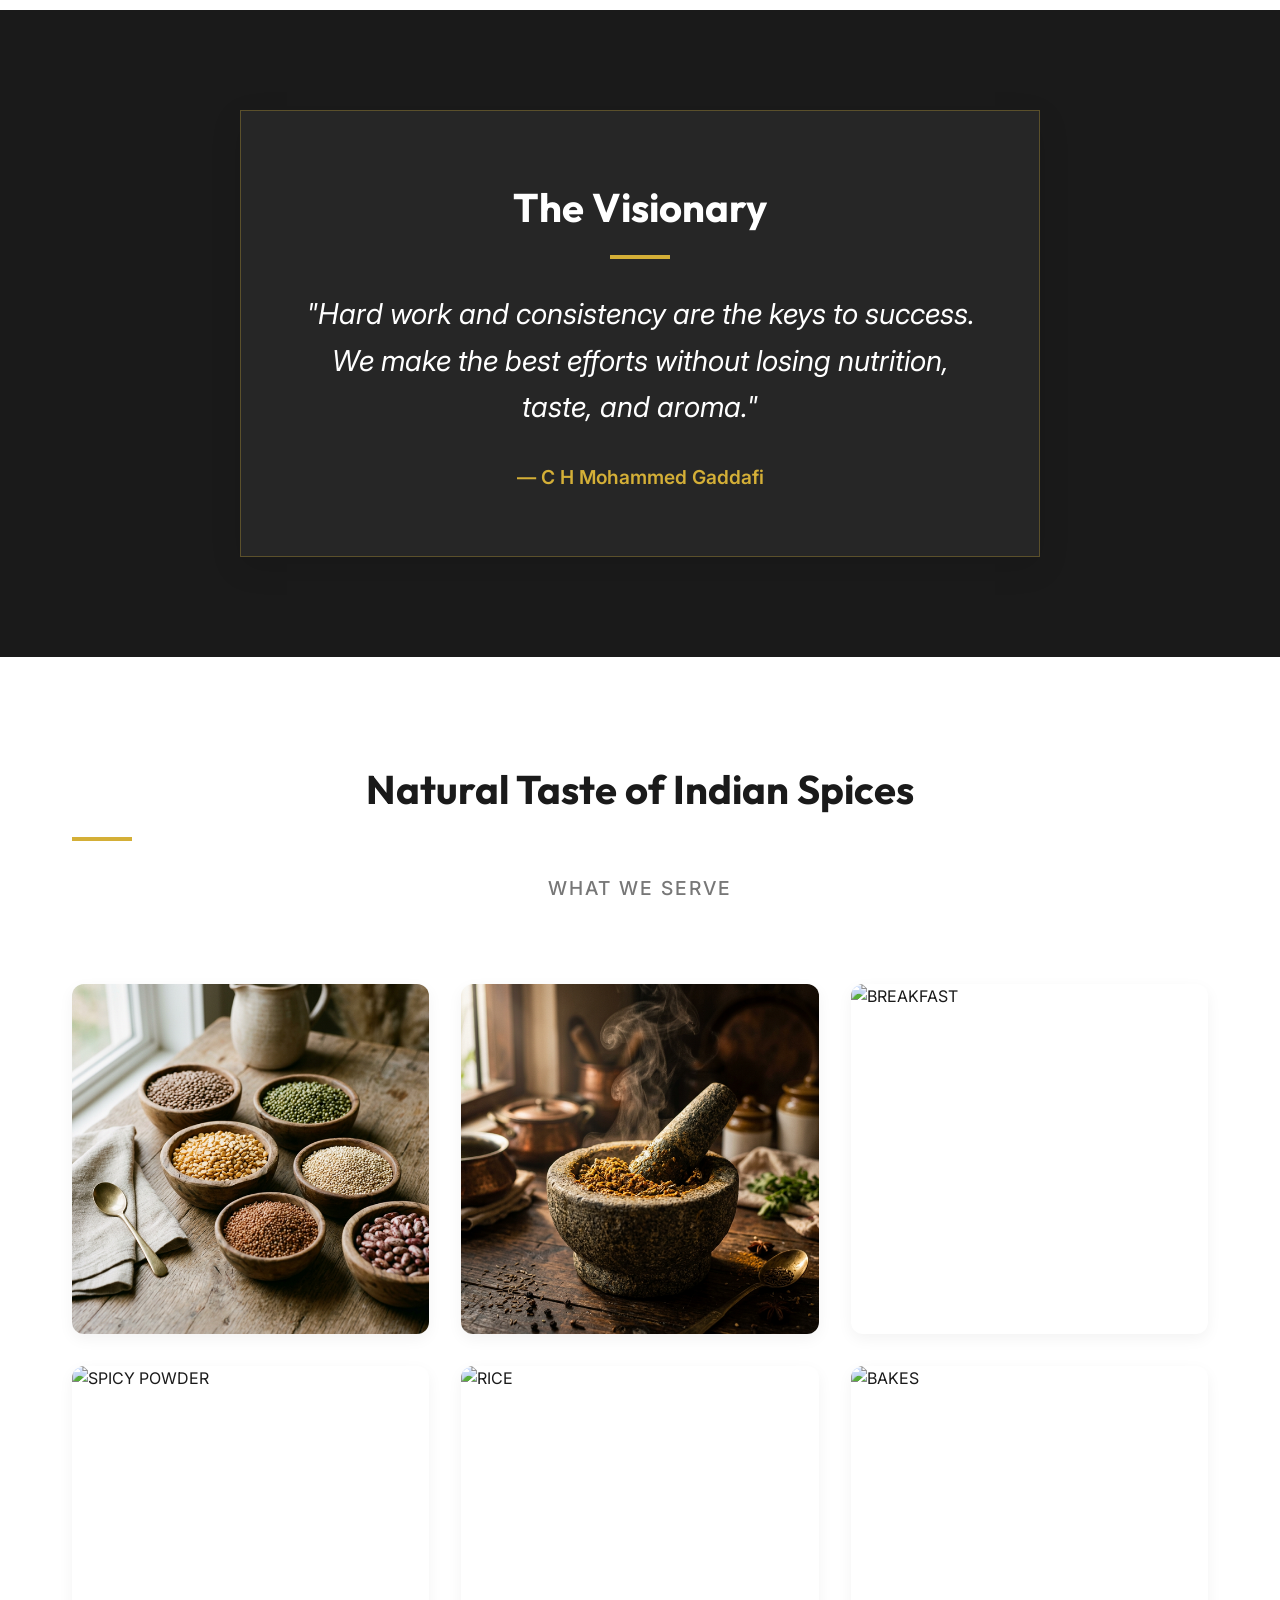
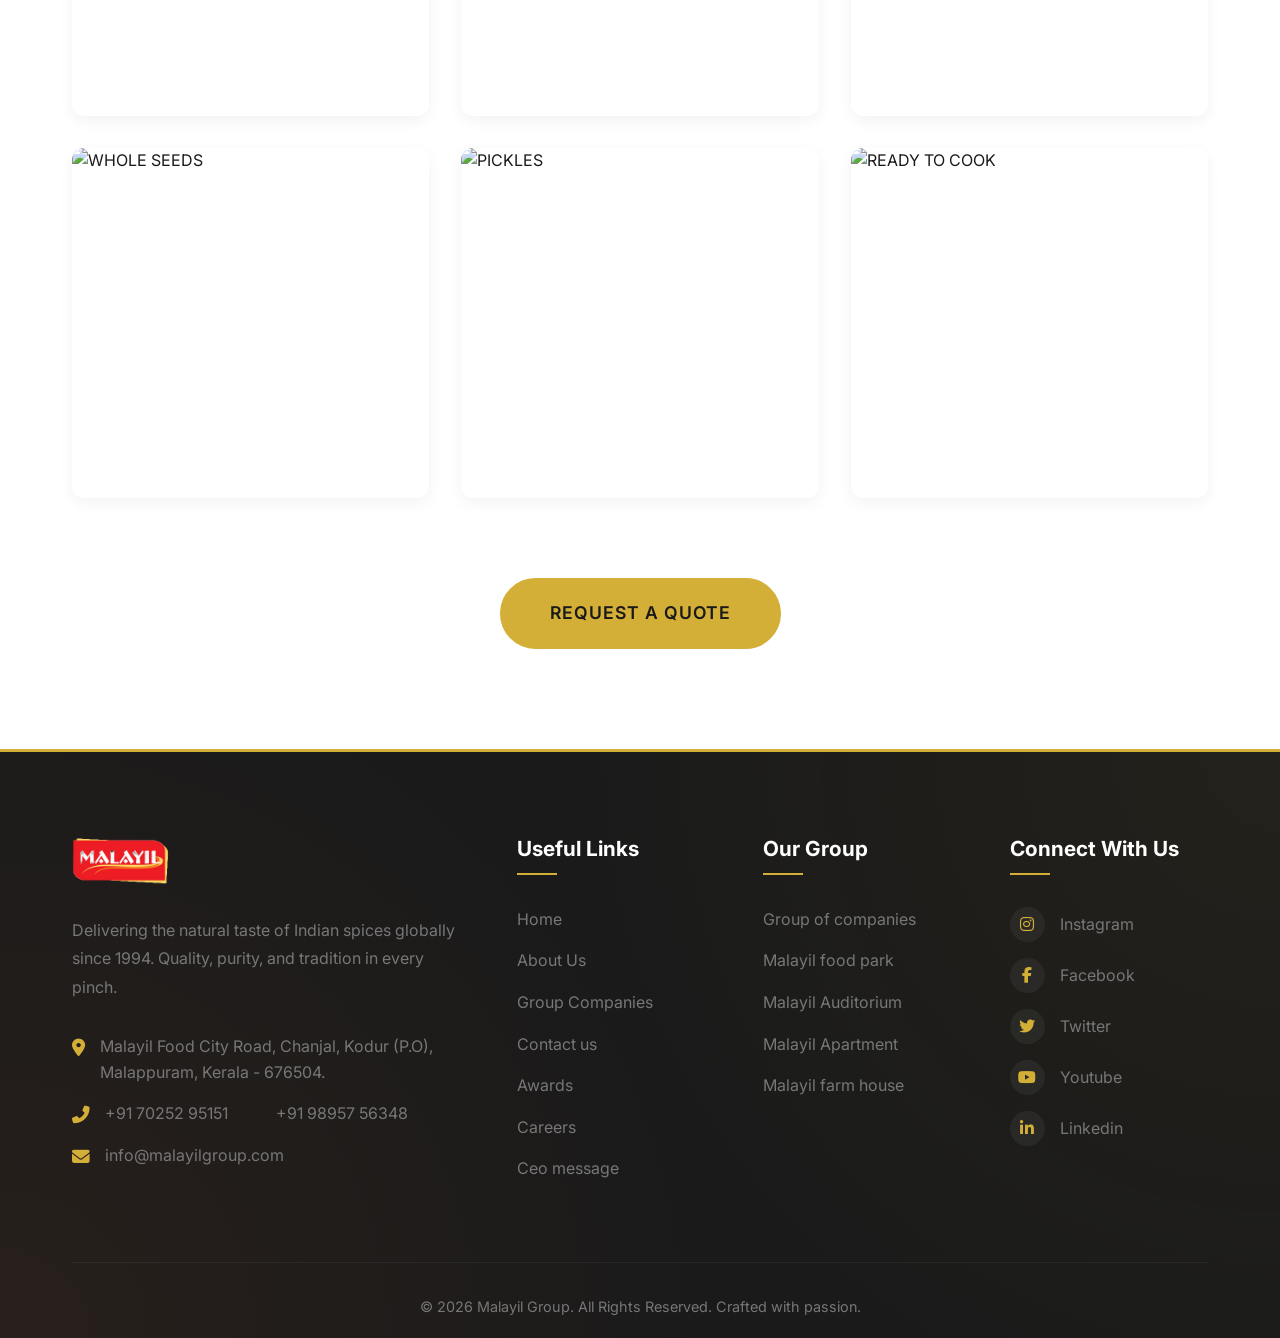
==== commit 54733f93: "Standardize homepage cards and add search bar CSS" ====
--- a/index.html
+++ b/index.html
@@ -98,18 +98,14 @@
                             <h3>PULSES & MILLETS</h3>
                         </div>
                     </a>
-                    <div class="product-card" data-category="spicy-masala">
-                        <a href="products.html?category=spicy-masala" class="product-link">
-                            <div class="product-img"><img src="media/masala.png" alt="Spices & Masala" loading="lazy">
-                            </div>
-                            <div class="product-info">
-                                <h3>Spices & Masala</h3>
-                                <p>Authentic Kerala masalas</p>
-                                <span class="explore-btn">See Varieties <i class="fas fa-arrow-right"></i></span>
-                            </div>
-                        </a>
-                    </div>
-                    <a href="products.html?category=breakfast" class="product-card" style="display: block;">
+                    <a href="products.html?category=spicy-masala" class="product-card">
+                        <div class="product-image"><img src="media/masala.png" alt="Spices & Masala" loading="lazy">
+                        </div>
+                        <div class="product-info">
+                            <h3>Spices & Masala</h3>
+                        </div>
+                    </a>
+                    <a href="products.html?category=breakfast" class="product-card">
                         <div class="product-image"><img
                                 src="https://images.unsplash.com/photo-1589302168068-964664d93dc0?auto=format&fit=crop&q=80&w=500"
                                 alt="BREAKFAST" loading="lazy"></div>
@@ -117,7 +113,7 @@
                             <h3>BREAKFAST</h3>
                         </div>
                     </a>
-                    <a href="products.html?category=spicy-powder" class="product-card" style="display: block;">
+                    <a href="products.html?category=spicy-powder" class="product-card">
                         <div class="product-image"><img
                                 src="https://images.unsplash.com/photo-1532336414038-cf19250c5757?auto=format&fit=crop&q=80&w=500"
                                 alt="SPICY POWDER" loading="lazy"></div>
@@ -125,7 +121,7 @@
                             <h3>SPICY POWDER</h3>
                         </div>
                     </a>
-                    <a href="products.html?category=rice" class="product-card" style="display: block;">
+                    <a href="products.html?category=rice" class="product-card">
                         <div class="product-image"><img
                                 src="https://images.unsplash.com/photo-1586201375761-83865001e31c?auto=format&fit=crop&q=80&w=500"
                                 alt="RICE" loading="lazy"></div>
@@ -133,7 +129,7 @@
                             <h3>RICE</h3>
                         </div>
                     </a>
-                    <a href="products.html?category=bakes" class="product-card" style="display: block;">
+                    <a href="products.html?category=bakes" class="product-card">
                         <div class="product-image"><img
                                 src="https://images.unsplash.com/photo-1509365465985-25d11c17e812?auto=format&fit=crop&q=80&w=500"
                                 alt="BAKES" loading="lazy"></div>
@@ -141,7 +137,7 @@
                             <h3>BAKES</h3>
                         </div>
                     </a>
-                    <a href="products.html?category=whole-seeds" class="product-card" style="display: block;">
+                    <a href="products.html?category=whole-seeds" class="product-card">
                         <div class="product-image"><img
                                 src="https://images.unsplash.com/photo-1509358271058-acd22cc93898?auto=format&fit=crop&q=80&w=500"
                                 alt="WHOLE SEEDS" loading="lazy"></div>
@@ -149,7 +145,7 @@
                             <h3>WHOLE SEEDS</h3>
                         </div>
                     </a>
-                    <a href="products.html?category=pickles" class="product-card" style="display: block;">
+                    <a href="products.html?category=pickles" class="product-card">
                         <div class="product-image"><img
                                 src="https://images.unsplash.com/photo-1615485499978-1279c3d6302f?auto=format&fit=crop&q=80&w=500"
                                 alt="PICKLES" loading="lazy"></div>
@@ -157,7 +153,7 @@
                             <h3>PICKLES</h3>
                         </div>
                     </a>
-                    <a href="products.html?category=ready-to-cook" class="product-card" style="display: block;">
+                    <a href="products.html?category=ready-to-cook" class="product-card">
                         <div class="product-image"><img
                                 src="https://images.unsplash.com/photo-1547592166-23ac45744acd?auto=format&fit=crop&q=80&w=500"
                                 alt="READY TO COOK" loading="lazy"></div>
--- a/index.css
+++ b/index.css
@@ -349,22 +349,48 @@
     z-index: 100;
 }
 
+.product-image,
+.product-img-wrapper,
+.cat-prod-img {
+    width: 100%;
+    overflow: hidden;
+    position: relative;
+}
+
 .product-image {
-    width: 100%;
     height: 100%;
-    background: #f0f0f0;
-    overflow: hidden;
-}
-
-.product-image img {
+}
+
+.product-img-wrapper {
+    height: 220px;
+}
+
+.cat-prod-img {
+    height: 220px;
+}
+
+.product-image img,
+.product-image video,
+.product-img-wrapper img,
+.product-img-wrapper video,
+.cat-prod-img img,
+.cat-prod-img video,
+.product-img img {
     width: 100%;
     height: 100%;
     object-fit: cover;
+    /* Ensuring it covers the box perfectly */
+    display: block;
     transition: transform 0.6s ease;
 }
 
-.product-card:hover .product-image img {
-    transform: scale(1.15);
+.product-card:hover .product-image img,
+.product-card:hover .product-image video,
+.product-card:hover .product-img-wrapper img,
+.product-card:hover .product-img-wrapper video,
+.cat-prod-card:hover .cat-prod-img img,
+.cat-prod-card:hover .cat-prod-img video {
+    transform: scale(1.1);
 }
 
 .product-info {
@@ -543,72 +569,7 @@
     font-size: 0.9rem;
 }
 
-@media (max-width: 768px) {
-    .grid-2 {
-        grid-template-columns: 1fr;
-    }
-
-    .hero-title {
-        font-size: 2.5rem;
-    }
-
-    .hero-subtitle {
-        font-size: 1.2rem;
-    }
-
-    .hero-cta {
-        flex-direction: column;
-        gap: 1rem;
-    }
-
-    .menu-toggle {
-        display: flex;
-    }
-
-    .nav-links {
-        position: fixed;
-        top: 0;
-        right: -100%;
-        height: 100vh;
-        width: 70%;
-        background: rgba(26, 26, 26, 0.98);
-        flex-direction: column;
-        justify-content: center;
-        transition: right 0.4s ease;
-        padding: 2rem;
-    }
-
-    .nav-links.active {
-        right: 0;
-    }
-
-    .menu-toggle.active .bar:nth-child(1) {
-        transform: translateY(9px) rotate(45deg);
-    }
-
-    .menu-toggle.active .bar:nth-child(2) {
-        opacity: 0;
-    }
-
-    .menu-toggle.active .bar:nth-child(3) {
-        transform: translateY(-9px) rotate(-45deg);
-    }
-
-    .footer-grid {
-        grid-template-columns: 1fr;
-        gap: 2.5rem;
-    }
-
-    .page-layout {
-        grid-template-columns: 1fr;
-    }
-
-    .sidebar {
-        position: relative;
-        top: 0;
-        margin-bottom: 2rem;
-    }
-}
+
 
 /* Pages Layouts */
 .page-header {
@@ -638,37 +599,81 @@
 }
 
 .page-layout {
-    display: grid;
-    grid-template-columns: 280px 1fr;
-    gap: 3rem;
-    align-items: start;
+    display: flex;
+    flex-direction: column;
+    gap: 2rem;
+    align-items: stretch;
 }
 
 .sidebar {
     background: var(--light);
-    padding: 2rem;
+    padding: 1.5rem 2rem;
     border-radius: 12px;
-    position: sticky;
-    top: 100px;
+    width: 100%;
+    margin-bottom: 1rem;
+    position: relative;
+    top: 0;
+}
+
+.sidebar::-webkit-scrollbar {
+    width: 4px;
+}
+
+.sidebar::-webkit-scrollbar-track {
+    background: transparent;
+}
+
+.sidebar::-webkit-scrollbar-thumb {
+    background: var(--primary);
+    border-radius: 10px;
 }
 
 .sidebar-title {
-    margin-bottom: 1.5rem;
+    cursor: pointer;
+    display: flex;
+    justify-content: space-between;
+    align-items: center;
     color: var(--dark);
     font-size: 1.3rem;
     text-transform: uppercase;
-    position: relative;
+    user-select: none;
     padding-bottom: 0.8rem;
+    border-bottom: 2px solid var(--primary);
+    margin-bottom: 0;
+    /* No margin when collapsed */
+    transition: margin 0.3s ease;
 }
 
 .sidebar-title::after {
-    content: '';
-    position: absolute;
-    left: 0;
-    bottom: 0;
-    width: 40px;
-    height: 3px;
-    background: var(--primary);
+    content: '\f107';
+    /* chevron-down */
+    font-family: 'Font Awesome 6 Free';
+    font-weight: 900;
+    font-size: 1rem;
+    color: var(--primary);
+    transition: transform 0.3s ease;
+}
+
+/* When open, rotate the arrow and add margin */
+.sidebar.sidebar-open .sidebar-title {
+    margin-bottom: 1.5rem;
+}
+
+.sidebar.sidebar-open .sidebar-title::after {
+    transform: rotate(180deg);
+}
+
+/* Category list hidden by default */
+.category-list {
+    max-height: 0;
+    overflow: hidden;
+    transition: max-height 0.4s ease, padding 0.3s ease;
+}
+
+/* Category list visible when open */
+.sidebar.sidebar-open .category-list {
+    max-height: 1000px;
+    padding-top: 1rem;
 }
 
 .category-list li {
@@ -736,20 +741,9 @@
 }
 
 .cat-prod-img {
-    height: 200px;
+    height: 220px;
     overflow: hidden;
     background: #f8f8f8;
-}
-
-.cat-prod-img img {
-    width: 100%;
-    height: 100%;
-    object-fit: cover;
-    transition: transform 0.6s ease;
-}
-
-.cat-prod-card:hover .cat-prod-img img {
-    transform: scale(1.1);
 }
 
 .cat-prod-details {
@@ -785,4 +779,131 @@
     font-size: 0.9rem;
     margin-top: 0.5rem;
     font-weight: 500;
+}
+
+/* Media Queries */
+@media (max-width: 992px) {
+    .hero-title {
+        font-size: 3.5rem;
+    }
+}
+
+@media (max-width: 768px) {
+    .nav-links {
+        position: fixed;
+        top: 0;
+        right: -100%;
+        width: 70%;
+        height: 100vh;
+        background: rgba(26, 26, 26, 0.98);
+        flex-direction: column;
+        justify-content: center;
+        transition: right 0.4s ease;
+        padding: 2rem;
+        z-index: 1000;
+    }
+
+    .nav-links.active {
+        right: 0;
+    }
+
+    .menu-toggle.active .bar:nth-child(1) {
+        transform: translateY(9px) rotate(45deg);
+    }
+
+    .menu-toggle.active .bar:nth-child(2) {
+        opacity: 0;
+    }
+
+    .menu-toggle.active .bar:nth-child(3) {
+        transform: translateY(-9px) rotate(-45deg);
+    }
+
+    .grid-2 {
+        grid-template-columns: 1fr;
+    }
+
+    .menu-toggle {
+        display: flex;
+    }
+
+    .hero-subtitle {
+        font-size: 1.2rem;
+    }
+
+    .hero-cta {
+        flex-direction: column;
+        gap: 1rem;
+    }
+
+    .footer-grid {
+        grid-template-columns: repeat(2, 1fr);
+        gap: 2.5rem;
+    }
+
+
+    .category-list a {
+        font-size: 0.9rem;
+    }
+
+    .hero-title {
+        font-size: 3rem;
+    }
+
+    .section {
+        padding: 60px 0;
+    }
+}
+
+@media (max-width: 640px) {
+    .footer-grid {
+        grid-template-columns: 1fr;
+    }
+
+    .category-product-grid {
+        grid-template-columns: repeat(auto-fill, minmax(180px, 1fr));
+        gap: 1.5rem;
+    }
+
+    .hero-title {
+        font-size: 2.5rem;
+    }
+
+    .page-header {
+        padding: 120px 0 40px;
+    }
+
+    .sidebar {
+        padding: 1rem;
+    }
+
+    .category-list a {
+        font-size: 0.85rem;
+    }
+}
+
+@media (max-width: 480px) {
+    .container {
+        padding: 0 1.5rem;
+    }
+
+    .hero-title {
+        font-size: 2rem;
+    }
+
+    .category-product-grid {
+        grid-template-columns: 1fr;
+    }
+
+    .cat-prod-img {
+        height: 180px;
+    }
+
+    .sidebar-title {
+        font-size: 1rem;
+    }
+
+    .category-list a {
+        font-size: 0.8rem;
+    }
 }
